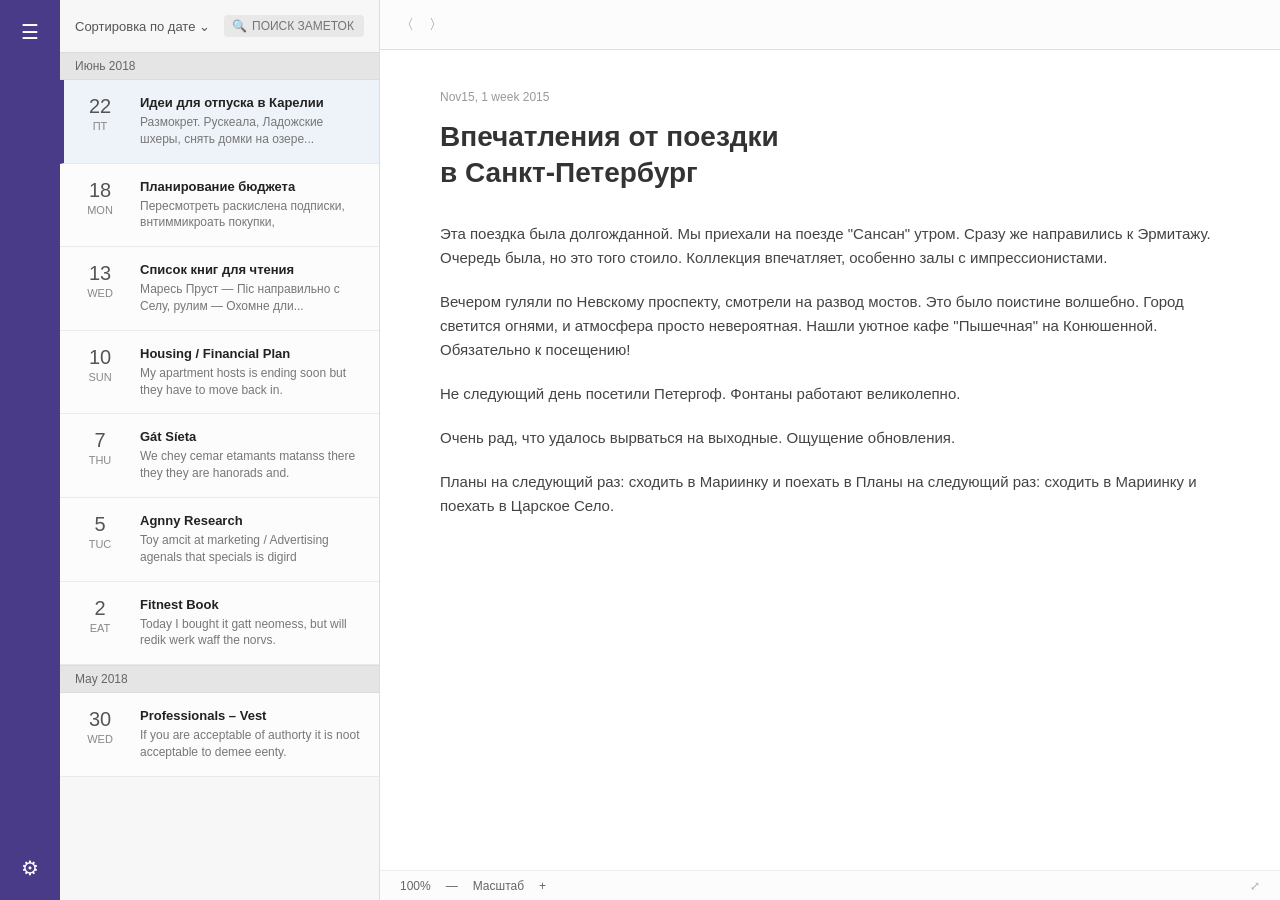
==== оо/index.html @ 0fcc2841 "WIP" ====
<!DOCTYPE html>
<html lang="ru">
<head>
    <meta charset="UTF-8">
    <meta name="viewport" content="width=device-width, initial-scale=1.0">
    <title>Макет приложения для заметок</title>
	<link rel="stylesheet" href="./styles.css">
</head>
<body>

<div class="app-container">
    <!-- Левый сайдбар -->
    <aside class="sidebar">
        <div class="sidebar-icon">☰</div>
        <div class="sidebar-icon">⚙</div>
    </aside>

    <!-- Панель со списком заметок -->
    <section class="note-list">
        <div class="list-header">
            <span>Сортировка по дате ⌄</span>
            <div class="search-bar">
                <span>🔍</span>
                <input type="text" placeholder="ПОИСК ЗАМЕТОК">
            </div>
        </div>

        <div class="month-divider">Июнь 2018</div>

        <div class="note-item active">
            <div class="note-date">
                <span class="date-num">22</span>
                <span class="date-day">ПТ</span>
            </div>
            <div class="note-content">
                <div class="note-title">Идеи для отпуска в Карелии</div>
                <div class="note-snippet">Размокрет. Рускеала, Ладожские шхеры, снять домки на озере...</div>
            </div>
        </div>

        <div class="note-item">
            <div class="note-date">
                <span class="date-num">18</span>
                <span class="date-day">MON</span>
            </div>
            <div class="note-content">
                <div class="note-title">Планирование бюджета</div>
                <div class="note-snippet">Пересмотреть раскислена подписки, внтиммикроать покупки,</div>
            </div>
        </div>

        <div class="note-item">
            <div class="note-date">
                <span class="date-num">13</span>
                <span class="date-day">WED</span>
            </div>
            <div class="note-content">
                <div class="note-title">Список книг для чтения</div>
                <div class="note-snippet">Маресь Пруст — Піс направильно с Селу, рулим — Охомне дли...</div>
            </div>
        </div>

        <div class="note-item">
            <div class="note-date">
                <span class="date-num">10</span>
                <span class="date-day">SUN</span>
            </div>
            <div class="note-content">
                <div class="note-title">Housing / Financial Plan</div>
                <div class="note-snippet">My apartment hosts is ending soon but they have to move back in.</div>
            </div>
        </div>

        <div class="note-item">
            <div class="note-date">
                <span class="date-num">7</span>
                <span class="date-day">THU</span>
            </div>
            <div class="note-content">
                <div class="note-title">Gát Síeta</div>
                <div class="note-snippet">We chey cemar etamants matanss there they they are hanorads and.</div>
            </div>
        </div>

        <div class="note-item">
            <div class="note-date">
                <span class="date-num">5</span>
                <span class="date-day">TUC</span>
            </div>
            <div class="note-content">
                <div class="note-title">Agnny Research</div>
                <div class="note-snippet">Toy amcit at marketing / Advertising agenals that specials is digird</div>
            </div>
        </div>

        <div class="note-item">
            <div class="note-date">
                <span class="date-num">2</span>
                <span class="date-day">EAT</span>
            </div>
            <div class="note-content">
                <div class="note-title">Fitnest Book</div>
                <div class="note-snippet">Today I bought it gatt neomess, but will redik werk waff the norvs.</div>
            </div>
        </div>

        <div class="month-divider">May 2018</div>

        <div class="note-item">
            <div class="note-date">
                <span class="date-num">30</span>
                <span class="date-day">WED</span>
            </div>
            <div class="note-content">
                <div class="note-title">Professionals – Vest</div>
                <div class="note-snippet">If you are acceptable of authorty it is noot acceptable to demee eenty.</div>
            </div>
        </div>
    </section>

    <!-- Панель редактора -->
    <main class="editor">
        <!-- Тулбар -->
        <div class="toolbar">
            <div class="toolbar-left">
                <span class="toolbar-icon">〈</span>
                <span class="toolbar-icon">〉</span>
            </div>

        </div>

        <!-- Контент заметки -->
        <div class="editor-content">
            <div class="meta-date">Nov15, 1 week 2015</div>
            <h1 class="main-title">Впечатления от поездки<br>в Санкт-Петербург</h1>
            
            <p>Эта поездка была долгожданной. Мы приехали на поезде "Сансан" утром. Сразу же направились к Эрмитажу. Очередь была, но это того стоило. Коллекция впечатляет, особенно залы с импрессионистами.</p>
            
            <p>Вечером гуляли по Невскому проспекту, смотрели на развод мостов. Это было поистине волшебно. Город светится огнями, и атмосфера просто невероятная. Нашли уютное кафе "Пышечная" на Конюшенной. Обязательно к посещению!</p>
            
            <p>Не следующий день посетили Петергоф. Фонтаны работают великолепно.</p>
            
            <p>Очень рад, что удалось вырваться на выходные. Ощущение обновления.</p>
            
            <p>Планы на следующий раз: сходить в Мариинку и поехать в Планы на следующий раз: сходить в Мариинку и поехать в Царское Село.</p>
        </div>

        <!-- Статус бар -->
        <div class="status-bar">
            <div class="zoom-controls">
                <span>100%</span>
                <span>—</span>
                <span>Масштаб</span>
                <span>+</span>
            </div>
            <div class="status-icon">⤢</div>
        </div>
    </main>
</div>

</body>
</html>
---- оо/styles.css ----
* {
            margin: 0;
            padding: 0;
            box-sizing: border-box;
        }

        body {
            font-family: -apple-system, BlinkMacSystemFont, "Segoe UI", Roboto, Helvetica, Arial, sans-serif;
            color: #333;
            background-color: #fff;
            height: 100vh;
            overflow: hidden; 
        }


        .app-container {
            display: flex;
            height: 100%;
            width: 100%;
        }

        /* --- ЛЕВАЯ ПАНЕЛЬ (Сайдбар) --- */
        .sidebar {
            width: 60px;
            background-color: #4a3b89; /* Темно-фиолетовый */
            display: flex;
            flex-direction: column;
            justify-content: space-between;
            align-items: center;
            padding: 20px 0;
            color: white;
            font-size: 20px;
        }
        
        .sidebar-icon {
            cursor: pointer;
        }

        /* --- СРЕДНЯЯ ПАНЕЛЬ (Список заметок) --- */
        .note-list {
            width: 320px;
            background-color: #f7f7f7;
            border-right: 1px solid #ddd;
            display: flex;
            flex-direction: column;
            overflow-y: auto;
        }

        /* Шапка списка */
        .list-header {
            padding: 15px;
            display: flex;
            justify-content: space-between;
            align-items: center;
            font-size: 13px;
            color: #555;
        }

        .search-bar {
            display: flex;
            align-items: center;
            background-color: #e8e8e8;
            border-radius: 4px;
            padding: 4px 8px;
            width: 140px;
        }

        .search-bar span {
            color: #888;
            margin-right: 5px;
            font-size: 12px;
        }

        .search-bar input {
            border: none;
            background: transparent;
            outline: none;
            width: 100%;
            font-size: 12px;
        }

        /* Разделитель месяца */
        .month-divider {
            background-color: #e5e5e5;
            padding: 6px 15px;
            font-size: 12px;
            color: #666;
            border-top: 1px solid #dcdcdc;
            border-bottom: 1px solid #dcdcdc;
        }

        /* Элемент списка заметок */
        .note-item {
            display: flex;
            padding: 15px;
            border-bottom: 1px solid #eaeaea;
            cursor: pointer;
            background-color: #fcfcfc;
        }

        .note-item.active {
            background-color: #eef3f9;
            border-left: 4px solid #4a3b89;
            padding-left: 11px; /* Компенсация бордера */
        }

        /* Блок с датой */
        .note-date {
            width: 50px;
            display: flex;
            flex-direction: column;
            align-items: center;
            margin-right: 15px;
            color: #555;
        }

        .date-num {
            font-size: 20px;
            font-weight: 400;
        }

        .date-day {
            font-size: 11px;
            color: #888;
            margin-top: 2px;
        }

        /* Текст заметки */
        .note-content {
            flex: 1;
            overflow: hidden;
        }

        .note-title {
            font-size: 13px;
            font-weight: 600;
            color: #222;
            margin-bottom: 4px;
            white-space: nowrap;
            overflow: hidden;
            text-overflow: ellipsis;
        }

        .note-snippet {
            font-size: 12px;
            color: #777;
            line-height: 1.4;
            /* Ограничение в 3 строки (эмуляция) */
            display: -webkit-box;
            -webkit-line-clamp: 3;
            -webkit-box-orient: vertical;
            overflow: hidden;
        }

        /* --- ПРАВАЯ ПАНЕЛЬ (Редактор) --- */
        .editor {
            flex: 1;
            display: flex;
            flex-direction: column;
            background-color: #ffffff;
        }

        /* Панель инструментов */
        .toolbar {
            height: 50px;
            background-color: #fcfcfc;
            border-bottom: 1px solid #e0e0e0;
            display: flex;
            align-items: center;
            padding: 0 20px;
            justify-content: space-between;
        }

        .toolbar-left, .toolbar-right {
            display: flex;
            align-items: center;
            gap: 15px;
            color: #888;
            font-size: 14px;
        }
        
        .editor-content {
            flex: 1;
            padding: 40px 60px;
            overflow-y: auto;
        }

        .meta-date {
            font-size: 12px;
            color: #999;
            margin-bottom: 15px;
        }

        .main-title {
            font-size: 28px;
            font-weight: 700;
            color: #333;
            margin-bottom: 30px;
            line-height: 1.3;
        }

        .editor-content p {
            font-size: 15px;
            line-height: 1.6;
            color: #444;
            margin-bottom: 20px;
        }

        /* Нижняя панель (статус-бар) */
        .status-bar {
            height: 30px;
            border-top: 1px solid #eee;
            display: flex;
            align-items: center;
            justify-content: space-between;
            padding: 0 20px;
            font-size: 12px;
            color: #666;
            background-color: #fcfcfc;
        }

        .zoom-controls {
            display: flex;
            align-items: center;
            gap: 15px;
        }
        
        .status-icon {
            color: #aaa;
            cursor: pointer;
        }

        ::-webkit-scrollbar {
            width: 8px;
        }
        ::-webkit-scrollbar-thumb {
            background: #ccc;
            border-radius: 4px;
        }
        ::-webkit-scrollbar-track {
            background: transparent;
        }
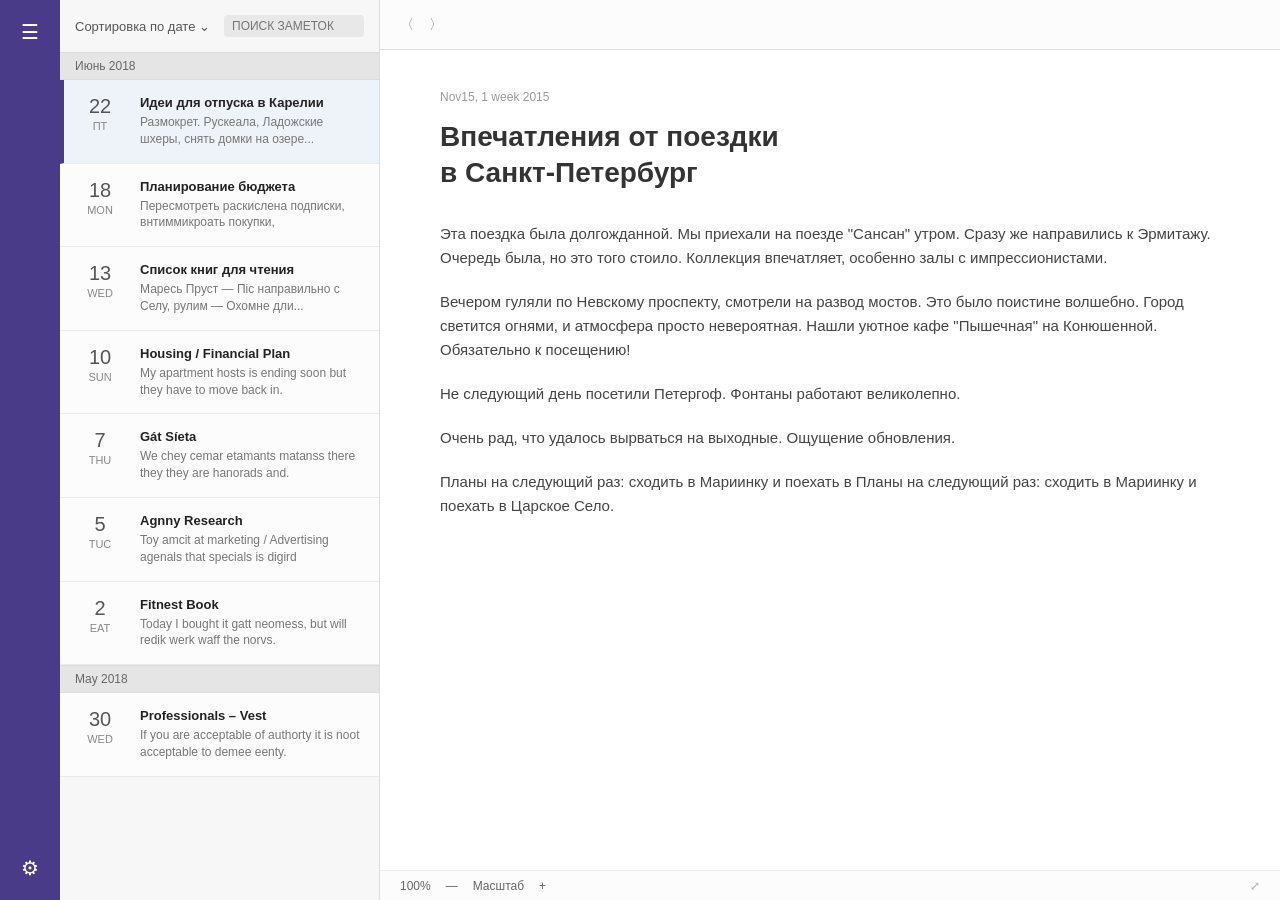
==== commit 13415b7e: "WP" ====
--- a/оо/index.html
+++ b/оо/index.html
@@ -9,18 +9,15 @@
 <body>
 
 <div class="app-container">
-    <!-- Левый сайдбар -->
     <aside class="sidebar">
         <div class="sidebar-icon">☰</div>
         <div class="sidebar-icon">⚙</div>
     </aside>
 
-    <!-- Панель со списком заметок -->
     <section class="note-list">
         <div class="list-header">
             <span>Сортировка по дате ⌄</span>
             <div class="search-bar">
-                <span>🔍</span>
                 <input type="text" placeholder="ПОИСК ЗАМЕТОК">
             </div>
         </div>
@@ -118,7 +115,6 @@
         </div>
     </section>
 
-    <!-- Панель редактора -->
     <main class="editor">
         <!-- Тулбар -->
         <div class="toolbar">
@@ -145,7 +141,7 @@
             <p>Планы на следующий раз: сходить в Мариинку и поехать в Планы на следующий раз: сходить в Мариинку и поехать в Царское Село.</p>
         </div>
 
-        <!-- Статус бар -->
+
         <div class="status-bar">
             <div class="zoom-controls">
                 <span>100%</span>
@@ -159,4 +155,4 @@
 </div>
 
 </body>
-</html>+</html>
